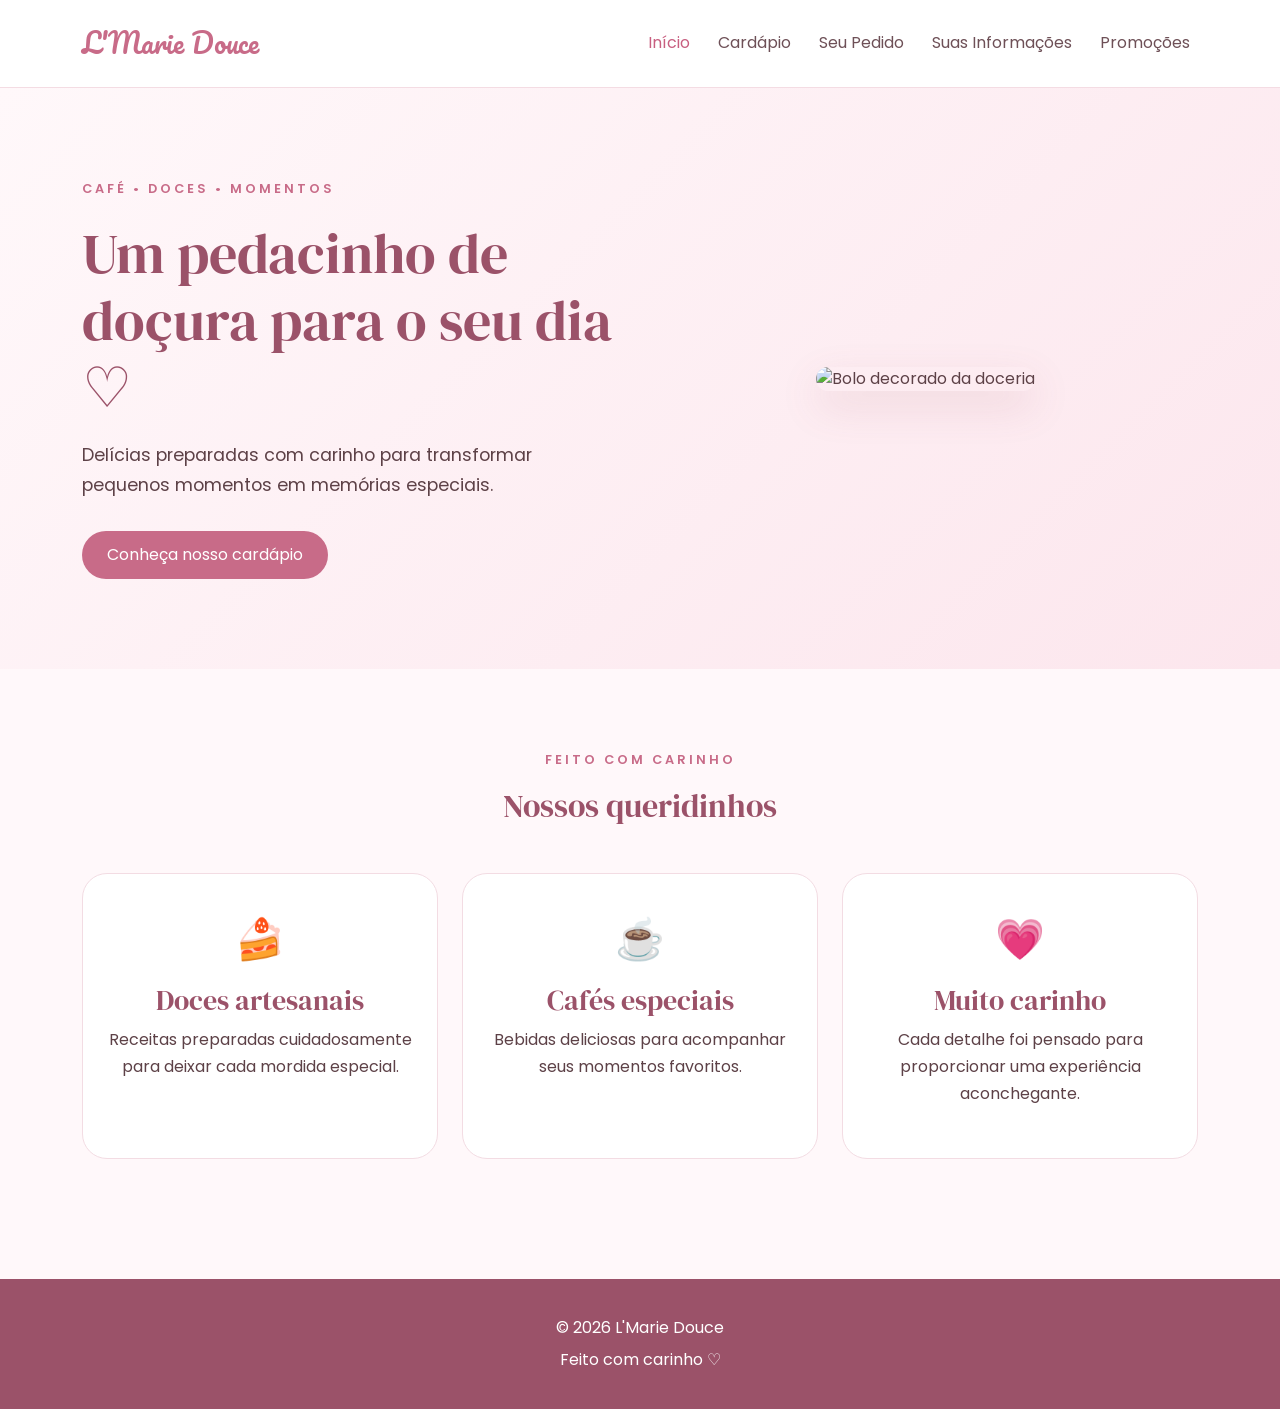
==== doceria/index.html @ c5ea2b82 "comecei" ====
<!DOCTYPE html>
<html lang="pt-BR">

<head>
    <meta charset="UTF-8">
    <meta name="viewport" content="width=device-width, initial-scale=1.0">

    <title> L'Marie Douce | Doceria & Cafeteria</title>

    <link href="https://cdn.jsdelivr.net/npm/bootstrap@5.3.3/dist/css/bootstrap.min.css" rel="stylesheet">

    <link rel="preconnect" href="https://fonts.googleapis.com">
    <link rel="preconnect" href="https://fonts.gstatic.com" crossorigin>

    <link href="https://fonts.googleapis.com/css2?family=DM+Serif+Display&family=Pacifico&family=Poppins:wght@300;400;500;600&display=swap" rel="stylesheet">

    <link rel="stylesheet" href="style.css">

</head>

<body>

    <header>
        <nav class="navbar navbar-expand-lg navbar-light">
            <div class="container">

                <a class="navbar-brand logo" href="index.html">
                    L'Marie Douce
                </a>

                <button class="navbar-toggler" type="button"
                    data-bs-toggle="collapse"
                    data-bs-target="#menu">

                    <span class="navbar-toggler-icon"></span>

                </button>

                <div class="collapse navbar-collapse" id="menu">

                    <ul class="navbar-nav ms-auto">

                        <li class="nav-item">
                            <a class="nav-link active" href="index.html">
                                Início
                            </a>
                        </li>

                        <li class="nav-item">
                            <a class="nav-link" href="cardapio.html">
                                Cardápio
                            </a>
                        </li>

                        <li class="nav-item">
                            <a class="nav-link" href="pedido.html">
                                Seu Pedido
                            </a>
                        </li>

                        <li class="nav-item">
                            <a class="nav-link" href="informacoes.html">
                                Suas Informações
                            </a>
                        </li>

                        <li class="nav-item">
                            <a class="nav-link" href="promocoes.html">
                                Promoções
                            </a>
                        </li>

                    </ul>

                </div>
            </div>
        </nav>
    </header>


    <main>

        <section class="hero">

            <div class="container">

                <div class="row align-items-center">

                    <div class="col-lg-6">

                        <p class="subtitulo">
                            CAFÉ • DOCES • MOMENTOS
                        </p>

                        <h1>
                            Um pedacinho de doçura para o seu dia ♡
                        </h1>

                        <p class="texto-hero">
                            Delícias preparadas com carinho para transformar
                            pequenos momentos em memórias especiais.
                        </p>

                        <a href="cardapio.html" class="btn btn-rosa">
                            Conheça nosso cardápio
                        </a>

                    </div>

                    <div class="col-lg-6 text-center">

                        <img
                            src="img/bolo2.jpg"
                            alt="Bolo decorado da doceria"
                            class="img-fluid imagem-hero">

                    </div>

                </div>

            </div>

        </section>


        <section class="destaques">

            <div class="container">

                <div class="text-center mb-5">

                    <p class="subtitulo">
                        FEITO COM CARINHO
                    </p>

                    <h2>
                        Nossos queridinhos
                    </h2>

                </div>

                <div class="row g-4">

                    <div class="col-md-4">

                        <article class="card-destaque">

                            <div class="icone">
                                🍰
                            </div>

                            <h3>
                                Doces artesanais
                            </h3>

                            <p>
                                Receitas preparadas cuidadosamente para
                                deixar cada mordida especial.
                            </p>

                        </article>

                    </div>


                    <div class="col-md-4">

                        <article class="card-destaque">

                            <div class="icone">
                                ☕
                            </div>

                            <h3>
                                Cafés especiais
                            </h3>

                            <p>
                                Bebidas deliciosas para acompanhar
                                seus momentos favoritos.
                            </p>

                        </article>

                    </div>


                    <div class="col-md-4">

                        <article class="card-destaque">

                            <div class="icone">
                                💗
                            </div>

                            <h3>
                                Muito carinho
                            </h3>

                            <p>
                                Cada detalhe foi pensado para proporcionar
                                uma experiência aconchegante.
                            </p>

                        </article>

                    </div>

                </div>

            </div>

        </section>

    </main>


    <footer>

        <div class="container text-center">

            <p>
                © 2026 L'Marie Douce
            </p>

            <p>
                Feito com carinho ♡
            </p>

        </div>

    </footer>

    <script src="https://cdn.jsdelivr.net/npm/bootstrap@5.3.3/dist/js/bootstrap.bundle.min.js"></script>

    <script src="js/script.js"></script>

</body>

</html>
---- doceria/style.css ----
/* ================================
   CONFIGURAÇÕES GERAIS
================================ */

* {
    box-sizing: border-box;
}

body {
    margin: 0;
    font-family: 'Poppins', sans-serif;
    color: #5d4147;
    background-color: #fff8fa;
}

h1,
h2 {
    font-family: 'DM Serif Display', serif;
    color: #9b5269;
}

h3 {
    font-family: 'DM Serif Display', serif;
    color: #9b5269;
}

p {
    line-height: 1.7;
}


/* ================================
   NAVBAR
================================ */

.navbar {
    background-color: #fff;
    padding: 18px 0;
    border-bottom: 1px solid #f4dce3;
}

.logo {
    font-family: 'Pacifico', cursive;
    font-size: 1.7rem;
    color: #c86b88 !important;
}

.nav-link {
    color: #6e5057 !important;
    margin-left: 12px;
    transition: 0.3s;
}

.nav-link:hover,
.nav-link.active {
    color: #c85f80 !important;
}


/* ================================
   HERO
================================ */

.hero {
    padding: 90px 0;
    background: linear-gradient(
        135deg,
        #fff8fa,
        #fce6ed
    );
}

.subtitulo {
    color: #c86b88;
    font-size: 0.8rem;
    font-weight: 600;
    letter-spacing: 3px;
}

.hero h1 {
    font-size: 3.5rem;
    margin: 20px 0;
}

.texto-hero {
    font-size: 1.1rem;
    max-width: 500px;
    margin-bottom: 30px;
}

.imagem-hero {
    width: 90%;
    max-height: 450px;
    object-fit: cover;
    border-radius: 50px;
    box-shadow: 0 15px 40px rgba(160, 80, 100, 0.15);
}


/* ================================
   BOTÕES
================================ */

.btn-rosa {
    background-color: #c86b88;
    color: white;
    border: none;
    padding: 12px 25px;
    border-radius: 30px;
    transition: 0.3s;
}

.btn-rosa:hover {
    background-color: #a94f6c;
    color: white;
    transform: translateY(-2px);
}


/* ================================
   DESTAQUES
================================ */

.destaques {
    padding: 80px 0;
}

.card-destaque {
    background-color: white;
    text-align: center;
    padding: 35px 25px;
    border-radius: 25px;
    height: 100%;
    border: 1px solid #f3dce3;
    transition: 0.3s;
}

.card-destaque:hover {
    transform: translateY(-7px);
    box-shadow: 0 10px 30px rgba(180, 90, 120, 0.12);
}

.icone {
    font-size: 2.5rem;
    margin-bottom: 15px;
}


/* ================================
   TÍTULOS DAS PÁGINAS
================================ */

.pagina-titulo {
    padding: 70px 0;
    background-color: #fce6ed;
}

.pagina-titulo h1 {
    font-size: 3rem;
}


/* ================================
   PRODUTOS
================================ */

.produtos {
    padding: 70px 0;
}

.titulo-categoria {
    margin-bottom: 30px;
}

.produto-card {
    background-color: white;
    border-radius: 25px;
    overflow: hidden;
    border: 1px solid #f2dce2;
    height: 100%;
    transition: 0.3s;
}

.produto-card:hover {
    transform: translateY(-6px);
    box-shadow: 0 12px 30px rgba(160, 70, 100, 0.12);
}

.produto-card img {
    width: 100%;
    height: 230px;
    object-fit: cover;
}

.produto-conteudo {
    padding: 25px;
}

.produto-conteudo p {
    font-size: 0.9rem;
    color: #80666c;
}

.produto-final {
    display: flex;
    justify-content: space-between;
    align-items: center;
    margin-top: 20px;
}

.produto-final strong {
    color: #a9516d;
    font-size: 1.1rem;
}

.btn-adicionar {
    background-color: #f6ccd9;
    color: #8e4d62;
    border: none;
    border-radius: 20px;
    padding: 7px 15px;
}

.btn-adicionar:hover {
    background-color: #c86b88;
    color: white;
}


/* ================================
   PEDIDO
================================ */

.pedido {
    padding: 70px 0;
}

.pedido-box {
    background-color: white;
    padding: 35px;
    border-radius: 25px;
    border: 1px solid #f2dce2;
}

.pedido-vazio {
    text-align: center;
    padding: 40px;
    color: #9b7c84;
}

.item-pedido {
    display: flex;
    justify-content: space-between;
    padding: 15px 0;
    border-bottom: 1px solid #f2e2e6;
}

.total {
    display: flex;
    justify-content: space-between;
    font-size: 1.2rem;
}


/* ================================
   FORMULÁRIO
================================ */

.informacoes {
    padding: 70px 0;
}

.formulario {
    background-color: white;
    padding: 35px;
    border-radius: 25px;
    border: 1px solid #f2dce2;
}

.formulario label {
    display: block;
    margin-top: 15px;
    margin-bottom: 7px;
    font-weight: 500;
}

.formulario input,
.formulario textarea {
    border: 1px solid #e9cbd4;
    border-radius: 12px;
    padding: 12px;
}

.formulario input:focus,
.formulario textarea:focus {
    border-color: #c86b88;
    box-shadow: 0 0 0 0.15rem rgba(200, 107, 136, 0.15);
}


/* ================================
   PROMOÇÕES
================================ */

.promocoes {
    padding: 70px 0;
}

.promo-card {
    background: linear-gradient(
        135deg,
        #fff,
        #fce6ed
    );

    border: 1px solid #f0d2db;
    border-radius: 30px;
    padding: 40px;
    height: 100%;
    text-align: center;
}

.promo-tag {
    display: inline-block;
    background-color: #c86b88;
    color: white;
    padding: 5px 15px;
    border-radius: 20px;
    font-size: 0.7rem;
    letter-spacing: 1px;
}

.preco-promo {
    font-size: 1.8rem;
    font-weight: 600;
    color: #a9516d;
    margin: 20px 0;
}


/* ================================
   RODAPÉ
================================ */

footer {
    background-color: #9b5269;
    color: white;
    padding: 30px 0;
    margin-top: 40px;
}

footer p {
    margin: 5px;
}


/* ================================
   RESPONSIVIDADE
================================ */

@media (max-width: 768px) {

    .hero {
        padding: 60px 0;
        text-align: center;
    }

    .hero h1 {
        font-size: 2.5rem;
    }

    .texto-hero {
        margin-left: auto;
        margin-right: auto;
    }

    .imagem-hero {
        margin-top: 40px;
        width: 100%;
    }

    .pagina-titulo h1 {
        font-size: 2.4rem;
    }

}
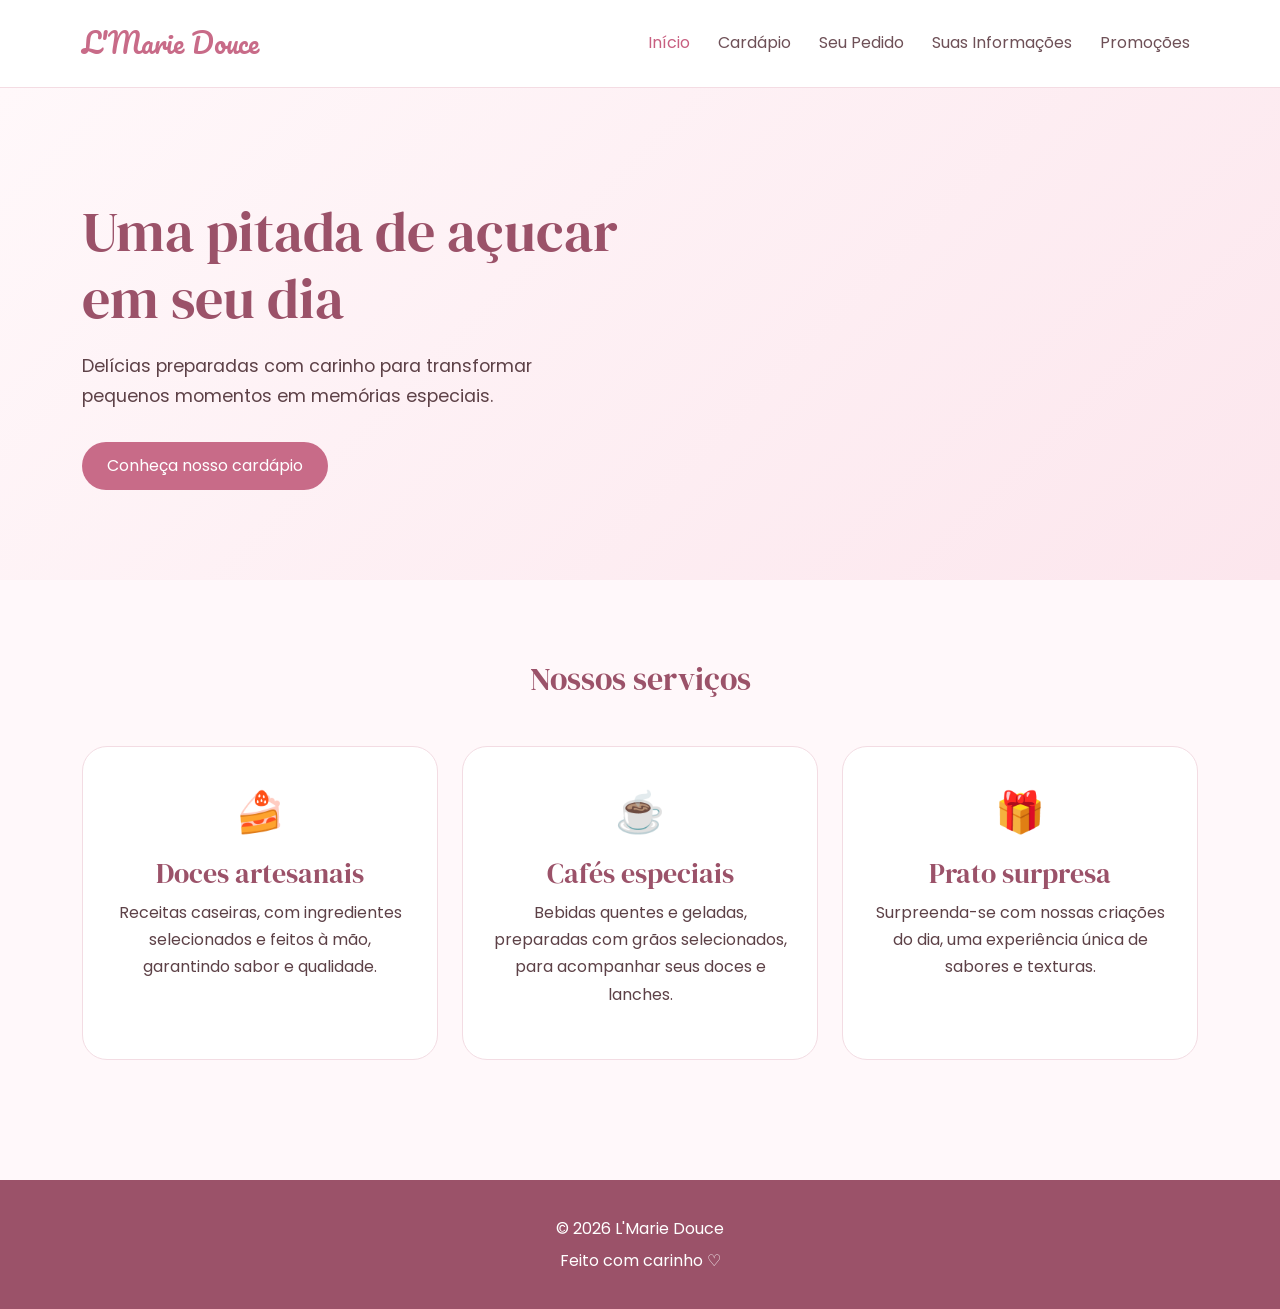
==== commit e6b46961: "edições" ====
--- a/doceria/index.html
+++ b/doceria/index.html
@@ -89,11 +89,11 @@
                     <div class="col-lg-6">
 
                         <p class="subtitulo">
-                            CAFÉ • DOCES • MOMENTOS
+                        
                         </p>
 
                         <h1>
-                            Um pedacinho de doçura para o seu dia ♡
+                            Uma pitada de açucar em seu dia
                         </h1>
 
                         <p class="texto-hero">
@@ -104,39 +104,20 @@
                         <a href="cardapio.html" class="btn btn-rosa">
                             Conheça nosso cardápio
                         </a>
-
-                    </div>
-
-                    <div class="col-lg-6 text-center">
-
-                        <img
-                            src="img/bolo2.jpg"
-                            alt="Bolo decorado da doceria"
-                            class="img-fluid imagem-hero">
-
-                    </div>
-
-                </div>
-
+                    </div>
+                </div>
             </div>
-
         </section>
 
-
         <section class="destaques">
 
             <div class="container">
 
                 <div class="text-center mb-5">
 
-                    <p class="subtitulo">
-                        FEITO COM CARINHO
-                    </p>
-
                     <h2>
-                        Nossos queridinhos
+                        Nossos serviços
                     </h2>
-
                 </div>
 
                 <div class="row g-4">
@@ -154,12 +135,9 @@
                             </h3>
 
                             <p>
-                                Receitas preparadas cuidadosamente para
-                                deixar cada mordida especial.
+                              Receitas caseiras, com ingredientes selecionados e feitos à mão, garantindo sabor e qualidade.
                             </p>
-
                         </article>
-
                     </div>
 
 
@@ -176,8 +154,7 @@
                             </h3>
 
                             <p>
-                                Bebidas deliciosas para acompanhar
-                                seus momentos favoritos.
+                                Bebidas quentes e geladas, preparadas com grãos selecionados, para acompanhar seus doces e lanches.
                             </p>
 
                         </article>
@@ -190,16 +167,15 @@
                         <article class="card-destaque">
 
                             <div class="icone">
-                                💗
+                                🎁
                             </div>
 
                             <h3>
-                                Muito carinho
+                                Prato surpresa
                             </h3>
 
                             <p>
-                                Cada detalhe foi pensado para proporcionar
-                                uma experiência aconchegante.
+                                Surpreenda-se com nossas criações do dia, uma experiência única de sabores e texturas.
                             </p>
 
                         </article>
--- a/doceria/style.css
+++ b/doceria/style.css
@@ -1,6 +1,3 @@
-/* ================================
-   CONFIGURAÇÕES GERAIS
-================================ */
 
 * {
     box-sizing: border-box;
@@ -29,9 +26,7 @@
 }
 
 
-/* ================================
-   NAVBAR
-================================ */
+
 
 .navbar {
     background-color: #fff;
@@ -57,9 +52,6 @@
 }
 
 
-/* ================================
-   HERO
-================================ */
 
 .hero {
     padding: 90px 0;
@@ -97,9 +89,7 @@
 }
 
 
-/* ================================
-   BOTÕES
-================================ */
+
 
 .btn-rosa {
     background-color: #c86b88;
@@ -116,10 +106,6 @@
     transform: translateY(-2px);
 }
 
-
-/* ================================
-   DESTAQUES
-================================ */
 
 .destaques {
     padding: 80px 0;
@@ -146,10 +132,6 @@
 }
 
 
-/* ================================
-   TÍTULOS DAS PÁGINAS
-================================ */
-
 .pagina-titulo {
     padding: 70px 0;
     background-color: #fce6ed;
@@ -160,9 +142,7 @@
 }
 
 
-/* ================================
-   PRODUTOS
-================================ */
+
 
 .produtos {
     padding: 70px 0;
@@ -227,9 +207,6 @@
 }
 
 
-/* ================================
-   PEDIDO
-================================ */
 
 .pedido {
     padding: 70px 0;
@@ -262,9 +239,6 @@
 }
 
 
-/* ================================
-   FORMULÁRIO
-================================ */
 
 .informacoes {
     padding: 70px 0;
@@ -298,9 +272,6 @@
 }
 
 
-/* ================================
-   PROMOÇÕES
-================================ */
 
 .promocoes {
     padding: 70px 0;
@@ -338,9 +309,7 @@
 }
 
 
-/* ================================
-   RODAPÉ
-================================ */
+
 
 footer {
     background-color: #9b5269;
@@ -354,9 +323,6 @@
 }
 
 
-/* ================================
-   RESPONSIVIDADE
-================================ */
 
 @media (max-width: 768px) {
 
